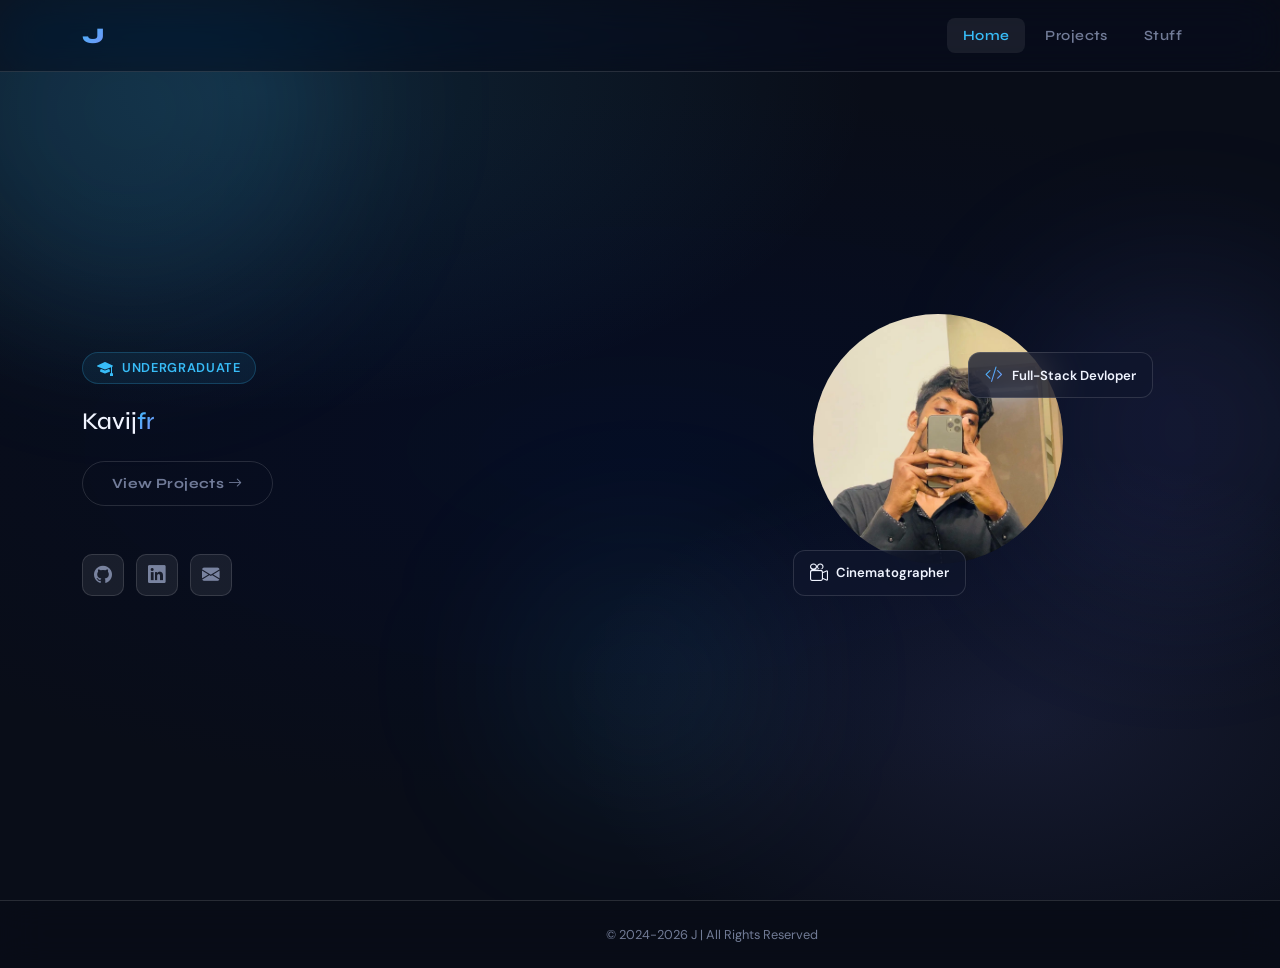
==== index.html @ 0937ac45 "Update index.html" ====
<!DOCTYPE html>
<html lang="en">
<head>
  <meta charset="UTF-8" />
  <meta name="viewport" content="width=device-width, initial-scale=1.0" />
  <link rel="icon" type="image/jpg" href="ic.png">
    <title>Kavija-Geethika</title>
  <link rel="stylesheet" href="https://cdn.jsdelivr.net/npm/bootstrap@5.3.2/dist/css/bootstrap.min.css" />
  <link rel="stylesheet" href="https://cdn.jsdelivr.net/npm/bootstrap-icons@1.11.3/font/bootstrap-icons.min.css" />
  <link rel="preconnect" href="https://fonts.googleapis.com" />
  <link href="https://fonts.googleapis.com/css2?family=Syne:wght@400;600;700;800&family=DM+Sans:wght@300;400;500&display=swap" rel="stylesheet" />
  <link rel="stylesheet" href="style.css" />
</head>
<body>

  <!-- NAV -->
  <nav class="navbar navbar-expand-lg glass-nav fixed-top">
    <div class="container">
      <a class="navbar-brand brand-logo" href="index.html">J</a>
      <button class="navbar-toggler glass-toggler" type="button" data-bs-toggle="collapse" data-bs-target="#navMenu">
        <i class="bi bi-grid-3x3-gap-fill text-white"></i>
      </button>
      <div class="collapse navbar-collapse" id="navMenu">
        <ul class="navbar-nav ms-auto gap-1">
          <li class="nav-item"><a class="nav-link active" href="index.html">Home</a></li>
          <li class="nav-item"><a class="nav-link" href="projects.html">Projects</a></li>
          <li class="nav-item"><a class="nav-link" href="Stuff.html">Stuff</a></li>
        </ul>
      </div>
    </div>
  </nav>

  <!-- HERO -->
  <section class="hero-section d-flex align-items-center">
    <div class="floating-orb orb1"></div>
    <div class="floating-orb orb2"></div>
    <div class="floating-orb orb3"></div>
    <div class="container position-relative z-2">
      <div class="row align-items-center min-vh-100 pt-5">
        <div class="col-lg-7 hero-text">
          <div class="badge-pill mb-4 animate-fade-up">
             <svg xmlns="http://www.w3.org/2000/svg" width="16" height="16" fill="currentColor" class="bi bi-mortarboard-fill" viewBox="0 0 16 16">
  <path d="M8.211 2.047a.5.5 0 0 0-.422 0l-7.5 3.5a.5.5 0 0 0 .025.917l7.5 3a.5.5 0 0 0 .372 0L14 7.14V13a1 1 0 0 0-1 1v2h3v-2a1 1 0 0 0-1-1V6.739l.686-.275a.5.5 0 0 0 .025-.917z"/>
  <path d="M4.176 9.032a.5.5 0 0 0-.656.327l-.5 1.7a.5.5 0 0 0 .294.605l4.5 1.8a.5.5 0 0 0 .372 0l4.5-1.8a.5.5 0 0 0 .294-.605l-.5-1.7a.5.5 0 0 0-.656-.327L8 10.466z"/>
</svg>Undergraduate
          </div>
          <h4>
            Kavij<span class="text-accent">fr</span>
          </h4>
          
          
          <div class="d-flex flex-wrap gap-3 mt-4 animate-fade-up delay-4">
            <a href="projects.html" class="btn-glass-outline">View Projects<i class="bi bi-arrow-right ms-1"></i></a>
          </div>
          <div class="hero-socials mt-5 animate-fade-up delay-5">
            <a href="https://github.com/kaviigfr" target="_blank" class="social-icon"><i class="bi bi-github"></i></a>
            <a href="https://www.linkedin.com/in/kavijageethika" target="_blank" class="social-icon"><i class="bi bi-linkedin"></i></a>
            <a href="mailto:kavijageethika2006@gmail.com" class="social-icon"><i class="bi bi-envelope-fill"></i></a>
          </div>
        </div>
        <div class="col-lg-5 d-flex justify-content-center mt-5 mt-lg-0 animate-fade-left">
          <div class="avatar-wrapper">
          
            <div class="avatar-img">
              <img src="prof.JPG" alt="Alex Morgan" />
            </div>
            <div class="floating-card card-top">
              <i class="bi bi-code-slash text-accent"></i>
              <span>Full-Stack Devloper</span>
            </div>
            <div class="floating-card card-bottom">
              <i class="bi bi-camera-reels"></i>
              <span>Cinematographer</span>
            </div>
              
          </div>
        </div>
      </div>
    </div>
  </section>


  <!-- FOOTER -->
  <footer class="glass-footer">
    <div class="container">
      <div class="row align-items-center py-4">
        <div class="col-md-4 text-center text-md-start mb-3 mb-md-0">
        
        </div>
        
        <div class="col-md-4 text-center text-md-end">
          <p class="footer-copy mb-0">&copy; 2024-2026 J | All Rights Reserved</p>
        </div>
      </div>
    </div>
  </footer>

  <script src="https://cdn.jsdelivr.net/npm/bootstrap@5.3.2/dist/js/bootstrap.bundle.min.js"></script>
  <script src="main.js"></script>
</body>
</html>
---- style.css ----
/* =============================================
   ALEX MORGAN PORTFOLIO — macOS Glassmorphism
   ============================================= */

:root {
  --accent:       #38bdf8;
  --accent-2:     #818cf8;
  --accent-glow:  rgba(56, 189, 248, 0.25);
  --glass-bg:     rgba(255, 255, 255, 0.07);
  --glass-border: rgba(255, 255, 255, 0.13);
  --glass-hover:  rgba(255, 255, 255, 0.12);
  --bg-base:      #090d18;
  --text-main:    #f0f4ff;
  --text-muted:   rgba(200, 215, 255, 0.55);
  --font-display: 'Syne', sans-serif;
  --font-body:    'DM Sans', sans-serif;
  --radius:       18px;
  --radius-sm:    10px;
  --nav-h:        72px;
}

/* ── Reset & Base ── */
*, *::before, *::after { box-sizing: border-box; margin: 0; padding: 0; }

html { scroll-behavior: smooth; }

body {
  font-family: var(--font-body);
  background: var(--bg-base);
  color: var(--text-main);
  min-height: 100vh;
  overflow-x: hidden;
}

/* Animated gradient background */
body::before {
  content: '';
  position: fixed;
  inset: 0;
  background:
    radial-gradient(ellipse 80% 60% at 20% 10%, rgba(56,189,248,.13) 0%, transparent 60%),
    radial-gradient(ellipse 60% 50% at 80% 80%, rgba(129,140,248,.11) 0%, transparent 60%),
    radial-gradient(ellipse 70% 40% at 50% 50%, rgba(6,14,38,0.9) 0%, var(--bg-base) 100%);
  pointer-events: none;
  z-index: 0;
}

/* ── Typography ── */
h1,h2,h3,h4,h5,h6 { font-family: var(--font-display); }

a { text-decoration: none; color: inherit; }

/* ── Floating Orbs ── */
.floating-orb {
  position: absolute;
  border-radius: 50%;
  filter: blur(80px);
  pointer-events: none;
  animation: orbFloat 8s ease-in-out infinite;
}
.orb1 { width: 420px; height: 420px; background: rgba(56,189,248,.12); top: -100px; left: -80px; animation-delay: 0s; }
.orb2 { width: 320px; height: 320px; background: rgba(129,140,248,.10); top: 30%; right: -60px; animation-delay: -3s; }
.orb3 { width: 260px; height: 260px; background: rgba(56,189,248,.08); bottom: 10%; left: 40%; animation-delay: -5s; }

@keyframes orbFloat {
  0%,100% { transform: translateY(0) scale(1); }
  50% { transform: translateY(-30px) scale(1.05); }
}

/* ── NAV ── */
.glass-nav {
  height: var(--nav-h);
  background: rgba(9,13,24,0.6);
  backdrop-filter: blur(24px) saturate(180%);
  -webkit-backdrop-filter: blur(24px) saturate(180%);
  border-bottom: 1px solid var(--glass-border);
  transition: background .3s;
}

.brand-logo {
  font-family: var(--font-display);
  font-weight: 800;
  font-size: 1.4rem;
  background: linear-gradient(135deg, var(--accent), var(--accent-2));
  -webkit-background-clip: text;
  -webkit-text-fill-color: transparent;
  background-clip: text;
  letter-spacing: -0.02em;
}

.nav-link {
  font-family: var(--font-display);
  font-size: .88rem;
  font-weight: 600;
  letter-spacing: .03em;
  color: var(--text-muted) !important;
  padding: .45rem 1rem !important;
  border-radius: 8px;
  transition: all .2s;
}
.nav-link:hover, .nav-link.active {
  color: var(--text-main) !important;
  background: var(--glass-bg);
}
.nav-link.active { color: var(--accent) !important; }

.glass-toggler {
  border: 1px solid var(--glass-border);
  background: var(--glass-bg);
  border-radius: 8px;
  padding: .4rem .55rem;
}

/* ── Hero Section ── */
.hero-section {
  min-height: 100vh;
  position: relative;
  overflow: hidden;
}

.display-hero {
  font-family: var(--font-display);
  font-size: clamp(3.5rem, 9vw, 7rem);
  font-weight: 800;
  line-height: .95;
  letter-spacing: -.04em;
  color: var(--text-main);
}

.text-accent {
  background: linear-gradient(135deg, var(--accent), var(--accent-2));
  -webkit-background-clip: text;
  -webkit-text-fill-color: transparent;
  background-clip: text;
}

.hero-role {
  font-size: 1.15rem;
  font-weight: 400;
  color: var(--text-muted);
  margin: 1.2rem 0 .8rem;
  letter-spacing: .01em;
}

.hero-desc {
  font-size: 1rem;
  color: rgba(200,215,255,.5);
  max-width: 480px;
  line-height: 1.7;
}

/* Availability badge */
.badge-pill {
  display: inline-flex;
  align-items: center;
  gap: .55rem;
  background: rgba(56,189,248,.08);
  border: 1px solid rgba(56,189,248,.22);
  border-radius: 50px;
  padding: .35rem .9rem;
  font-size: .8rem;
  font-weight: 600;
  color: var(--accent);
  letter-spacing: .05em;
  text-transform: uppercase;
}

.dot-pulse {
  width: 8px; height: 8px;
  background: #22c55e;
  border-radius: 50%;
  display: inline-block;
  box-shadow: 0 0 0 0 rgba(34,197,94,.4);
  animation: pulse 1.8s infinite;
}
@keyframes pulse {
  0% { box-shadow: 0 0 0 0 rgba(34,197,94,.5); }
  70% { box-shadow: 0 0 0 8px rgba(34,197,94,0); }
  100% { box-shadow: 0 0 0 0 rgba(34,197,94,0); }
}

/* Social icons */
.hero-socials { display: flex; gap: .75rem; }
.social-icon {
  width: 42px; height: 42px;
  display: flex; align-items: center; justify-content: center;
  background: var(--glass-bg);
  border: 1px solid var(--glass-border);
  border-radius: 10px;
  color: var(--text-muted);
  font-size: 1.1rem;
  transition: all .25s;
  backdrop-filter: blur(12px);
}
.social-icon:hover {
  background: rgba(56,189,248,.12);
  border-color: rgba(56,189,248,.35);
  color: var(--accent);
  transform: translateY(-3px);
}

/* Avatar */
.avatar-wrapper {
  position: relative;
  width: 320px;
  height: 320px;
}
.avatar-ring {
  position: absolute;
  inset: -12px;
  border-radius: 50%;
  background: conic-gradient(from 0deg, var(--accent), var(--accent-2), var(--accent));
  opacity: .35;
  animation: spinRing 8s linear infinite;
}
@keyframes spinRing { to { transform: rotate(360deg); } }

.avatar-img {
  width: 250px;
  height: 250px;
  border-radius: 50%;
  overflow: hidden; /* 🔥 key part */
  display: flex;
  justify-content: center;
  align-items: center;
}

.avatar-img img {
  width: 100%;
  height: 100%;
  object-fit: cover; /* 🔥 makes it fill nicely */
}

.floating-card {
  position: absolute;
  display: flex;
  align-items: center;
  gap: .55rem;
  background: rgba(15,22,45,0.75);
  backdrop-filter: blur(20px);
  border: 1px solid var(--glass-border);
  border-radius: 12px;
  padding: .55rem 1rem;
  font-size: .82rem;
  font-weight: 600;
  color: var(--text-main);
  z-index: 2;
  animation: floatCard 4s ease-in-out infinite;
  white-space: nowrap;
}
.card-top { top: 12%; right: -20px; animation-delay: 0s; }
.card-bottom { bottom: 12%; left: -20px; animation-delay: -2s; }

.floating-card i { font-size: 1.1rem; }

@keyframes floatCard {
  0%,100% { transform: translateY(0); }
  50% { transform: translateY(-8px); }
}

/* ── Glass Card ── */
.glass-card {
  background: var(--glass-bg);
  border: 1px solid var(--glass-border);
  border-radius: var(--radius);
  backdrop-filter: blur(20px) saturate(150%);
  -webkit-backdrop-filter: blur(20px) saturate(150%);
  padding: 1.8rem;
  transition: all .3s ease;
  position: relative;
  overflow: hidden;
}
.glass-card::before {
  content: '';
  position: absolute;
  inset: 0;
  background: linear-gradient(135deg, rgba(255,255,255,.04) 0%, transparent 60%);
  pointer-events: none;
}
.glass-card:hover {
  background: var(--glass-hover);
  border-color: rgba(56,189,248,.25);
  transform: translateY(-4px);
  box-shadow: 0 24px 60px rgba(0,0,0,.3), 0 0 0 1px rgba(56,189,248,.1), 0 0 40px rgba(56,189,248,.06);
}

/* ── Skill Cards ── */
.skill-icon {
  width: 52px; height: 52px;
  background: rgba(56,189,248,.1);
  border: 1px solid rgba(56,189,248,.2);
  border-radius: 14px;
  display: flex; align-items: center; justify-content: center;
  font-size: 1.4rem;
  color: var(--accent);
  margin-bottom: 1rem;
}
.skill-card h5 {
  font-size: 1.05rem;
  font-weight: 700;
  margin-bottom: .5rem;
}
.skill-card p {
  font-size: .88rem;
  color: var(--text-muted);
  line-height: 1.6;
  margin-bottom: 1rem;
}
.skill-tags { display: flex; flex-wrap: wrap; gap: .4rem; }
.skill-tags span {
  background: rgba(56,189,248,.08);
  border: 1px solid rgba(56,189,248,.18);
  border-radius: 6px;
  padding: .2rem .65rem;
  font-size: .72rem;
  font-weight: 600;
  color: var(--accent);
  letter-spacing: .03em;
}

/* ── Stats ── */
.stats-section { border-top: 1px solid var(--glass-border); border-bottom: 1px solid var(--glass-border); }
.stat-item { padding: 1rem; }
.stat-num {
  font-family: var(--font-display);
  font-size: clamp(2.5rem, 5vw, 3.5rem);
  font-weight: 800;
  background: linear-gradient(135deg, var(--accent), var(--accent-2));
  -webkit-background-clip: text;
  -webkit-text-fill-color: transparent;
  background-clip: text;
  line-height: 1;
}
.stat-num::after { content: '+'; font-size: 60%; }
.stat-label {
  font-size: .82rem;
  color: var(--text-muted);
  font-weight: 500;
  margin-top: .35rem;
  letter-spacing: .04em;
  text-transform: uppercase;
}

/* ── Project Cards ── */

 /* PROJECTS */
  .projects-grid {
    display: grid;
    grid-template-columns: repeat(auto-fit, minmax(260px, 1fr));
    gap: 1.5rem;
  }

  .project-card {
    background: var(--bg2);
    border: 1px solid var(--border);
    padding: 1.75rem;
    position: relative;
    overflow: hidden;
    transition: all 0.3s;
    cursor: pointer;
  }

  .project-card::before {
    content: '';
    position: absolute;
    top: 0; left: 0; right: 0;
    height: 2px;
    background: linear-gradient(90deg, var(--accent), var(--accent2));
    opacity: 0;
    transition: opacity 0.3s;
  }

  .project-card:hover {
    border-color: rgba(0,245,196,0.4);
    transform: translateY(-4px);
    background: var(--bg3);
  }

  .project-card:hover::before { opacity: 1; }

  .project-num {
    font-size: 0.6rem;
    letter-spacing: 0.2em;
    color: var(--accent);
    opacity: 0.5;
    margin-bottom: 1rem;
  }

  .project-title {
    font-family: var(--font-display);
    font-size: 1.1rem;
    font-weight: 700;
    margin-bottom: 0.75rem;
    color: var(--text);
  }

  .project-desc {
    font-size: 0.75rem;
    color: var(--muted);
    line-height: 1.7;
    margin-bottom: 1.25rem;
  }

  .project-tags {
    display: flex;
    flex-wrap: wrap;
    gap: 0.4rem;
  }

  .project-tag {
    font-size: 0.6rem;
    letter-spacing: 0.1em;
    padding: 0.2rem 0.6rem;
    background: rgba(0,245,196,0.08);
    border: 1px solid rgba(0,245,196,0.2);
    color: var(--accent);
    text-transform: uppercase;
  }

  .project-arrow {
    position: absolute;
    bottom: 1.5rem;
    right: 1.5rem;
    font-size: 1rem;
    color: var(--accent);
    opacity: 0;
    transform: translate(-4px, 4px);
    transition: all 0.3s;
  }

  .project-card:hover .project-arrow {
    opacity: 1;
    transform: translate(0, 0);
  }

.project-card { display: flex; flex-direction: column; }
.project-thumb {
  height: 120px;
  border-radius: calc(var(--radius) - 6px);
  display: flex; align-items: center; justify-content: center;
  font-size: 2.5rem;
  margin-bottom: 1.2rem;
  flex-shrink: 0;
}

.project-body { display: flex; flex-direction: column; flex: 1; }
.project-body h5 { font-size: 1rem; font-weight: 700; margin-bottom: .4rem; }
.project-body p { font-size: .85rem; color: var(--text-muted); line-height: 1.6; flex: 1; }
.project-tags { display: flex; flex-wrap: wrap; gap: .35rem; }
.project-tags span {
  background: rgba(255,255,255,.05);
  border: 1px solid var(--glass-border);
  border-radius: 5px;
  padding: .15rem .55rem;
  font-size: .7rem;
  font-weight: 600;
  color: var(--text-muted);
  letter-spacing: .03em;
}

.project-actions {
  display: flex;
  gap: .65rem;
  margin-top: 1rem;
  flex-wrap: wrap;
}

/* ── Buttons ── */
.btn-glass-primary {
  display: inline-flex; align-items: center;
  background: linear-gradient(135deg, rgba(56,189,248,.25), rgba(129,140,248,.2));
  border: 1px solid rgba(56,189,248,.4);
  color: var(--text-main);
  border-radius: 50px;
  padding: .7rem 1.8rem;
  font-family: var(--font-display);
  font-size: .88rem;
  font-weight: 700;
  letter-spacing: .03em;
  cursor: pointer;
  transition: all .25s;
  backdrop-filter: blur(12px);
  text-decoration: none;
}
.btn-glass-primary:hover {
  background: linear-gradient(135deg, rgba(56,189,248,.38), rgba(129,140,248,.32));
  box-shadow: 0 0 30px rgba(56,189,248,.25);
  color: #fff;
  transform: translateY(-2px);
}

.btn-glass-outline {
  display: inline-flex; align-items: center;
  background: transparent;
  border: 1px solid var(--glass-border);
  color: var(--text-muted);
  border-radius: 50px;
  padding: .7rem 1.8rem;
  font-family: var(--font-display);
  font-size: .88rem;
  font-weight: 700;
  letter-spacing: .03em;
  cursor: pointer;
  transition: all .25s;
  text-decoration: none;
}
.btn-glass-outline:hover {
  border-color: rgba(56,189,248,.4);
  color: var(--accent);
  background: rgba(56,189,248,.05);
}

.btn-ghost {
  display: inline-flex; align-items: center;
  background: rgba(255,255,255,.05);
  border: 1px solid var(--glass-border);
  border-radius: 8px;
  padding: .4rem .9rem;
  font-size: .8rem;
  font-weight: 600;
  color: var(--text-muted);
  transition: all .2s;
  cursor: pointer;
  text-decoration: none;
}
.btn-ghost:hover {
  background: rgba(56,189,248,.1);
  border-color: rgba(56,189,248,.3);
  color: var(--accent);
}

.btn-glass-xs {
  display: inline-flex; align-items: center;
  background: rgba(56,189,248,.1);
  border: 1px solid rgba(56,189,248,.25);
  border-radius: 8px;
  padding: .4rem .9rem;
  font-size: .8rem;
  font-weight: 600;
  color: var(--accent);
  transition: all .2s;
  text-decoration: none;
}
.btn-glass-xs:hover { background: rgba(56,189,248,.2); }

/* ── Section helpers ── */
.section-pad { padding: 80px 0; position: relative; }
.section-label {
  display: inline-block;
  font-size: .72rem;
  font-weight: 700;
  letter-spacing: .14em;
  text-transform: uppercase;
  color: var(--accent);
  margin-bottom: .6rem;
}
.section-title {
  font-family: var(--font-display);
  font-size: clamp(1.8rem, 4vw, 2.8rem);
  font-weight: 800;
  letter-spacing: -.03em;
  line-height: 1.1;
  color: var(--text-main);
}

/* ── Page Hero ── */
.page-hero {
  min-height: 38vh;
  display: flex;
  align-items: center;
  justify-content: center;
  padding-top: calc(var(--nav-h) + 3rem);
  padding-bottom: 3rem;
  position: relative;
  overflow: hidden;
}
.display-hero-sm {
  font-family: var(--font-display);
  font-size: clamp(2.8rem, 7vw, 5.5rem);
  font-weight: 800;
  letter-spacing: -.04em;
  background: linear-gradient(135deg, var(--text-main), rgba(200,215,255,.6));
  -webkit-background-clip: text;
  -webkit-text-fill-color: transparent;
  background-clip: text;
}
.page-hero-sub {
  max-width: 520px;
  margin: .8rem auto 0;
  color: var(--text-muted);
  font-size: .98rem;
  line-height: 1.7;
}

/* ── Filter Bar ── */
.filter-bar { background: transparent; }
.filter-btn {
  background: var(--glass-bg);
  border: 1px solid var(--glass-border);
  border-radius: 50px;
  padding: .45rem 1.2rem;
  font-family: var(--font-display);
  font-size: .8rem;
  font-weight: 700;
  letter-spacing: .04em;
  color: var(--text-muted);
  cursor: pointer;
  transition: all .2s;
}
.filter-btn:hover {
  border-color: rgba(56,189,248,.3);
  color: var(--accent);
}
.filter-btn.active {
  background: rgba(56,189,248,.15);
  border-color: rgba(56,189,248,.4);
  color: var(--accent);
}

.project-item { transition: opacity .35s, transform .35s; }
.project-item.hidden { opacity: 0; pointer-events: none; transform: scale(.95); display: none !important; }

/* ── CTA Card ── */
.cta-card {
  text-align: center;
  padding: 3.5rem 2rem;
  background: linear-gradient(135deg, rgba(56,189,248,.06), rgba(129,140,248,.06));
}
.cta-card h3 {
  font-size: 1.8rem;
  font-weight: 800;
  margin-bottom: .5rem;
}
.cta-card p {
  color: var(--text-muted);
  margin-bottom: 1.5rem;
}

/* ── Contact ── */
.contact-info-card {
  display: flex;
  align-items: center;
  gap: 1rem;
  padding: 1.2rem 1.5rem;
}
.contact-icon-wrap {
  width: 44px; height: 44px;
  flex-shrink: 0;
  background: rgba(56,189,248,.1);
  border: 1px solid rgba(56,189,248,.2);
  border-radius: 12px;
  display: flex; align-items: center; justify-content: center;
  font-size: 1.1rem;
  color: var(--accent);
}
.contact-info-label { font-size: .72rem; text-transform: uppercase; letter-spacing: .08em; color: var(--text-muted); font-weight: 600; }
.contact-info-val { font-size: .92rem; font-weight: 500; color: var(--text-main); }
a.contact-info-val:hover { color: var(--accent); }

.social-icon-lg {
  display: flex;
  align-items: center;
  gap: .45rem;
  background: var(--glass-bg);
  border: 1px solid var(--glass-border);
  border-radius: 10px;
  padding: .5rem 1rem;
  font-size: .82rem;
  font-weight: 600;
  color: var(--text-muted);
  transition: all .2s;
}
.social-icon-lg:hover {
  background: rgba(56,189,248,.1);
  border-color: rgba(56,189,248,.3);
  color: var(--accent);
  transform: translateY(-2px);
}

.contact-form-card { padding: 2.2rem; }
.form-label-custom {
  display: block;
  font-size: .78rem;
  font-weight: 700;
  letter-spacing: .06em;
  text-transform: uppercase;
  color: var(--text-muted);
  margin-bottom: .45rem;
}
.input-glass {
  width: 100%;
  background: rgba(255,255,255,.05);
  border: 1px solid var(--glass-border);
  border-radius: var(--radius-sm);
  color: var(--text-main);
  font-family: var(--font-body);
  font-size: .92rem;
  padding: .7rem 1rem;
  outline: none;
  transition: border .2s, box-shadow .2s;
  resize: none;
}
.input-glass::placeholder { color: rgba(200,215,255,.25); }
.input-glass:focus {
  border-color: rgba(56,189,248,.45);
  box-shadow: 0 0 0 3px rgba(56,189,248,.1);
  background: rgba(255,255,255,.07);
}

.field-error { font-size: .75rem; color: #f87171; margin-top: .3rem; display: block; min-height: 1rem; }

.char-count { text-align: right; font-size: .72rem; color: var(--text-muted); margin-top: .3rem; }

.subj-btn {
  background: var(--glass-bg);
  border: 1px solid var(--glass-border);
  border-radius: 50px;
  padding: .3rem .85rem;
  font-size: .78rem;
  font-weight: 600;
  color: var(--text-muted);
  cursor: pointer;
  transition: all .2s;
}
.subj-btn.active { background: rgba(56,189,248,.12); border-color: rgba(56,189,248,.35); color: var(--accent); }
.subj-btn:hover { color: var(--accent); }

.success-alert {
  background: rgba(34,197,94,.1);
  border: 1px solid rgba(34,197,94,.3);
  border-radius: var(--radius-sm);
  padding: 1rem 1.2rem;
  color: #4ade80;
  font-weight: 600;
  font-size: .9rem;
  margin-bottom: 1.2rem;
}

.text-muted-light { color: var(--text-muted); font-size: .9rem; }

/* Availability */
.availability-card { padding: 1.6rem; }
.avail-dot-wrap { display: flex; align-items: center; justify-content: center; gap: .75rem; }
.avail-dot {
  width: 10px; height: 10px;
  background: #22c55e;
  border-radius: 50%;
  display: inline-block;
  animation: pulse 1.8s infinite;
}
.avail-text { font-weight: 700; font-size: 1rem; }

/* ── Footer ── */
.glass-footer {
  border-top: 1px solid var(--glass-border);
  background: rgba(9,13,24,.7);
  backdrop-filter: blur(20px);
}
.footer-links { display: flex; justify-content: center; gap: 1.5rem; }
.footer-links a { font-size: .85rem; color: var(--text-muted); font-weight: 500; transition: color .2s; }
.footer-links a:hover { color: var(--accent); }
.footer-copy { font-size: .8rem; color: var(--text-muted); }

/* ── Animations ── */
.animate-fade-up {
  opacity: 0;
  transform: translateY(30px);
  animation: fadeUp .7s ease forwards;
}
.animate-fade-left {
  opacity: 0;
  transform: translateX(30px);
  animation: fadeLeft .8s ease .4s forwards;
}
.delay-1 { animation-delay: .1s; }
.delay-2 { animation-delay: .25s; }
.delay-3 { animation-delay: .4s; }
.delay-4 { animation-delay: .55s; }
.delay-5 { animation-delay: .7s; }

@keyframes fadeUp {
  to { opacity: 1; transform: translateY(0); }
}
@keyframes fadeLeft {
  to { opacity: 1; transform: translateX(0); }
}

/* Scroll reveal */
.reveal {
  opacity: 0;
  transform: translateY(28px);
  transition: opacity .65s ease, transform .65s ease;
}
.reveal.visible {
  opacity: 1;
  transform: translateY(0);
}

/* ── Responsive ── */
@media (max-width: 991px) {
  .navbar-collapse {
    background: rgba(9,13,24,.92);
    backdrop-filter: blur(24px);
    border: 1px solid var(--glass-border);
    border-radius: var(--radius);
    padding: 1rem;
    margin-top: .5rem;
  }
  .avatar-wrapper { width: 240px; height: 240px; }
  .card-top { right: -10px; }
  .card-bottom { left: -10px; }
}

@media (max-width: 767px) {
  .section-pad { padding: 56px 0; }
  .hero-section { padding-top: calc(var(--nav-h) + 1rem); }
  .hero-text { text-align: center; }
  .hero-desc { margin: 0 auto; }
  .hero-socials { justify-content: center; }
  .d-flex.flex-wrap.gap-3.mt-4 { justify-content: center; }
  .avatar-wrapper { width: 200px; height: 200px; }
  .floating-card { display: none; }
  .stat-num { font-size: 2.2rem; }
  .section-header.d-flex { flex-direction: column; gap: .5rem !important; }
  .contact-form-card { padding: 1.4rem; }
}

@media (max-width: 480px) {
  .display-hero { font-size: 3rem; }
  .btn-glass-primary, .btn-glass-outline { padding: .6rem 1.3rem; font-size: .82rem; }
  .glass-card { padding: 1.3rem; }
}
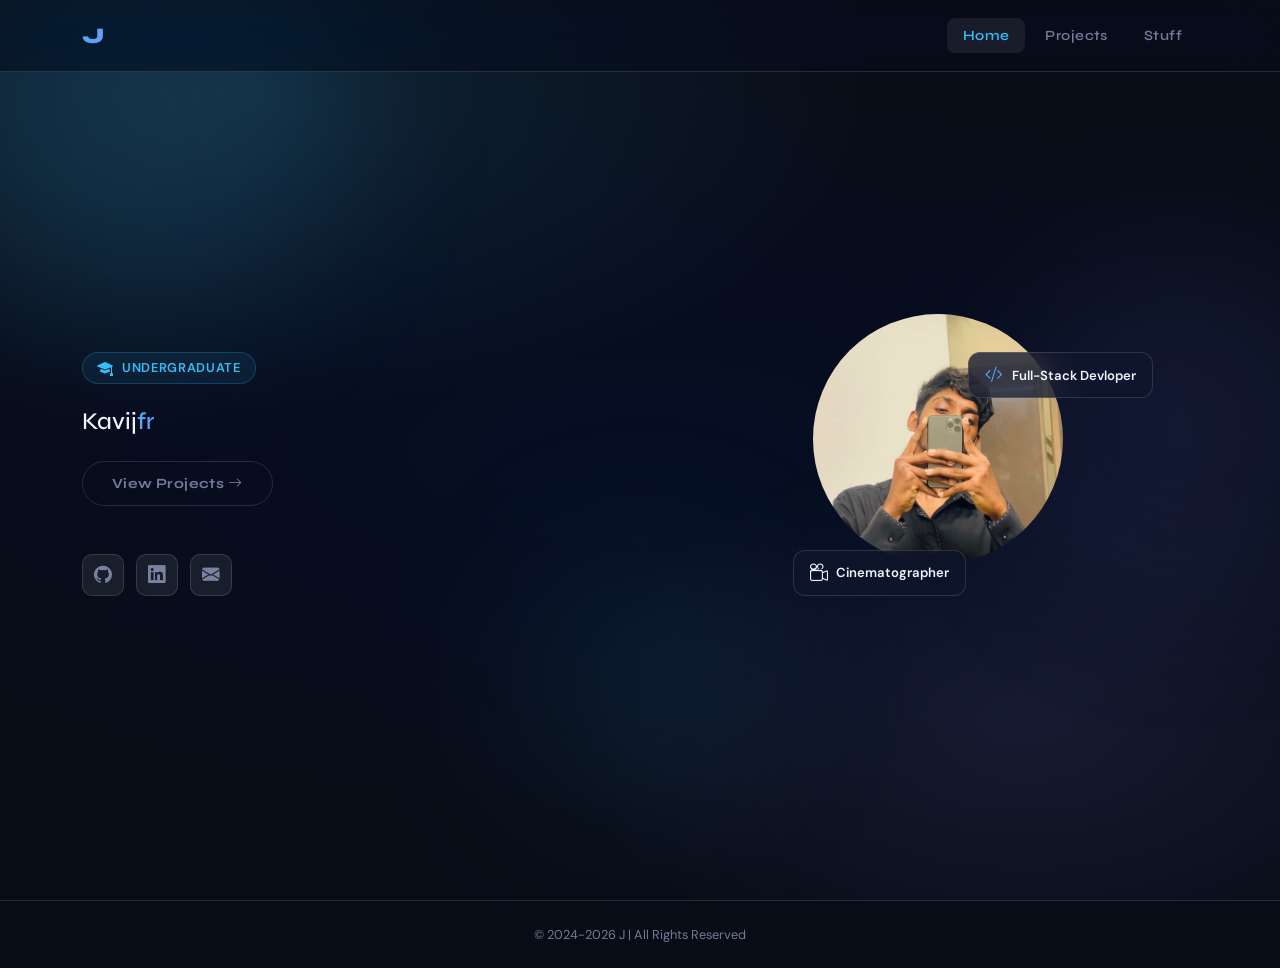
==== commit 215cf151: "Update index.html" ====
--- a/index.html
+++ b/index.html
@@ -10,6 +10,16 @@
   <link rel="preconnect" href="https://fonts.googleapis.com" />
   <link href="https://fonts.googleapis.com/css2?family=Syne:wght@400;600;700;800&family=DM+Sans:wght@300;400;500&display=swap" rel="stylesheet" />
   <link rel="stylesheet" href="style.css" />
+
+    <!-- Google tag (gtag.js) -->
+  <script async src="https://www.googletagmanager.com/gtag/js?id=G-HMP08WW3QD"></script>
+  <script>
+    window.dataLayer = window.dataLayer || [];
+    function gtag(){dataLayer.push(arguments);}
+    gtag('js', new Date());
+    gtag('config', 'G-HMP08WW3QD');
+  </script>
+  
 </head>
 <body>
 
--- a/style.css
+++ b/style.css
@@ -574,15 +574,27 @@
   position: relative;
   overflow: hidden;
 }
-.display-hero-sm {
-  font-family: var(--font-display);
-  font-size: clamp(2.8rem, 7vw, 5.5rem);
-  font-weight: 800;
-  letter-spacing: -.04em;
-  background: linear-gradient(135deg, var(--text-main), rgba(200,215,255,.6));
-  -webkit-background-clip: text;
-  -webkit-text-fill-color: transparent;
-  background-clip: text;
+.gif-container {
+  text-align: center;
+  margin-top: 5.5rem;
+  position: relative;
+  z-index: 10;
+}
+
+.gif-circle {
+  width: 230px;
+  height: 230px;
+  border-radius: 50%;
+  overflow: hidden;
+  margin: 0 auto;
+  border: 2px solid rgba(255,255,255,.1);
+}
+
+.gif-circle img {
+  width: 100%;
+  height: 100%;
+  object-fit: cover;
+  display: block;
 }
 .page-hero-sub {
   max-width: 520px;
@@ -759,7 +771,7 @@
 .footer-links { display: flex; justify-content: center; gap: 1.5rem; }
 .footer-links a { font-size: .85rem; color: var(--text-muted); font-weight: 500; transition: color .2s; }
 .footer-links a:hover { color: var(--accent); }
-.footer-copy { font-size: .8rem; color: var(--text-muted); }
+.footer-copy { font-size: .8rem; color: var(--text-muted); text-align: center; }
 
 /* ── Animations ── */
 .animate-fade-up {
@@ -829,4 +841,4 @@
   .display-hero { font-size: 3rem; }
   .btn-glass-primary, .btn-glass-outline { padding: .6rem 1.3rem; font-size: .82rem; }
   .glass-card { padding: 1.3rem; }
-}+}
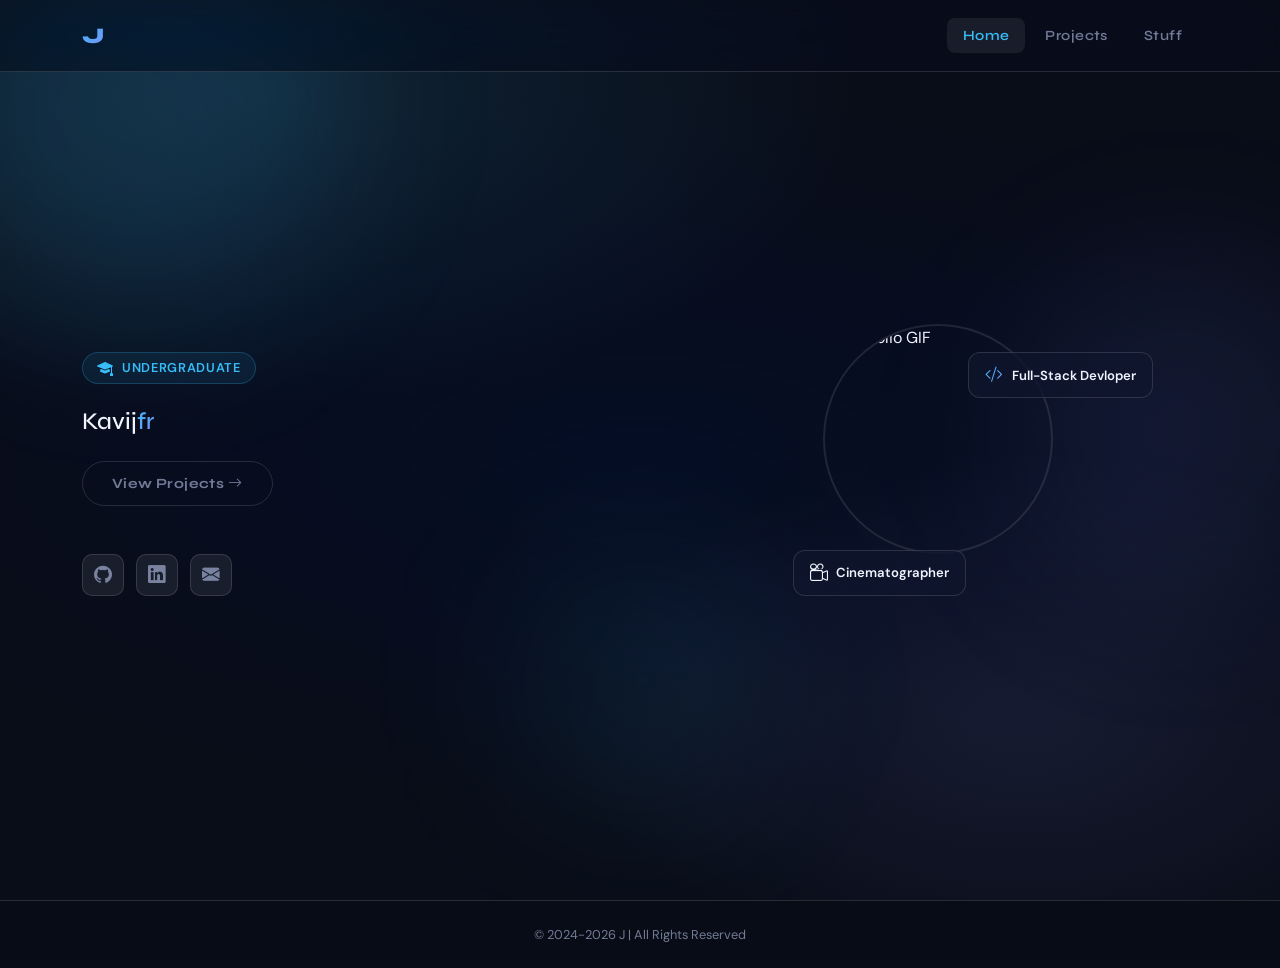
==== commit 75c89ab3: "Update index.html" ====
--- a/index.html
+++ b/index.html
@@ -5,6 +5,17 @@
   <meta name="viewport" content="width=device-width, initial-scale=1.0" />
   <link rel="icon" type="image/jpg" href="ic.png">
     <title>Kavija-Geethika</title>
+    <!-- SEO Meta Tags -->
+  <meta name="description" content="Kavija Geethika — Computer Science student and full-stack tech enthusiast. Building cool stuff with modern web technologies." />
+  <meta name="keywords" content="Kavija, Kavija Geethika, Computer Science, Full Stack, Tech Enthusiast" />
+  <meta name="author" content="Kavija Geethika" />
+  
+  <!-- Open Graph -->
+  <meta property="og:title" content="Kavija Geethika" />
+  <meta property="og:description" content="Computer Science student and full-stack tech enthusiast." />
+  <meta property="og:url" content="https://kavija.me" />
+  <meta property="og:type" content="website" />
+  
   <link rel="stylesheet" href="https://cdn.jsdelivr.net/npm/bootstrap@5.3.2/dist/css/bootstrap.min.css" />
   <link rel="stylesheet" href="https://cdn.jsdelivr.net/npm/bootstrap-icons@1.11.3/font/bootstrap-icons.min.css" />
   <link rel="preconnect" href="https://fonts.googleapis.com" />
@@ -72,7 +83,9 @@
           <div class="avatar-wrapper">
           
             <div class="avatar-img">
-              <img src="prof.JPG" alt="Alex Morgan" />
+              <div class="gif-circle">
+                <img src="dp.gif" alt="Portfolio GIF">
+              </div>
             </div>
             <div class="floating-card card-top">
               <i class="bi bi-code-slash text-accent"></i>
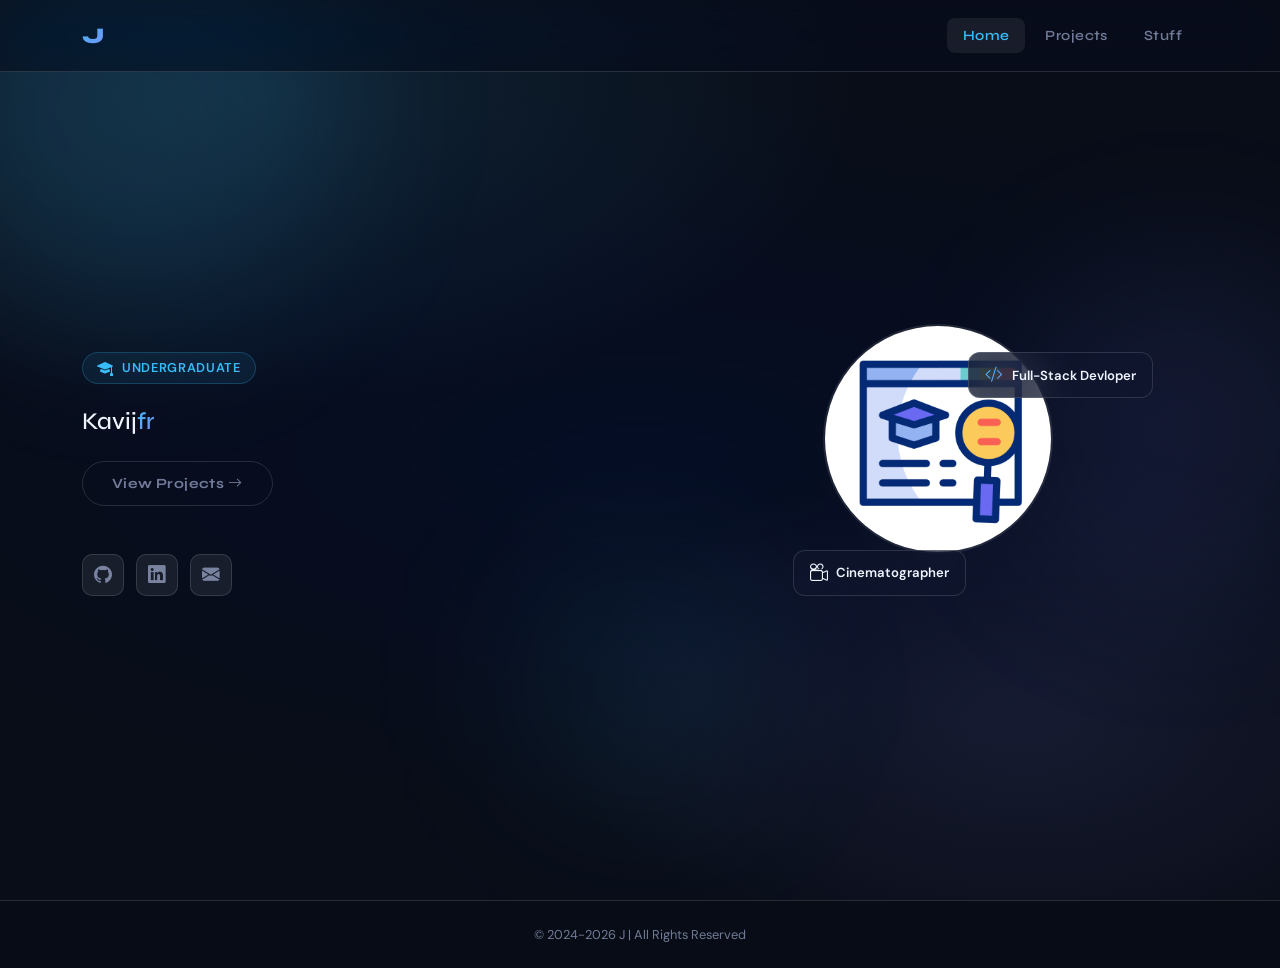
==== commit eedc2b28: "Update index.html" ====
--- a/index.html
+++ b/index.html
@@ -3,7 +3,7 @@
 <head>
   <meta charset="UTF-8" />
   <meta name="viewport" content="width=device-width, initial-scale=1.0" />
-  <link rel="icon" type="image/jpg" href="ic.png">
+  <link rel="icon" type="image/gif" href="icon.gif">
     <title>Kavija-Geethika</title>
     <!-- SEO Meta Tags -->
   <meta name="description" content="Kavija Geethika — Computer Science student and full-stack tech enthusiast. Building cool stuff with modern web technologies." />
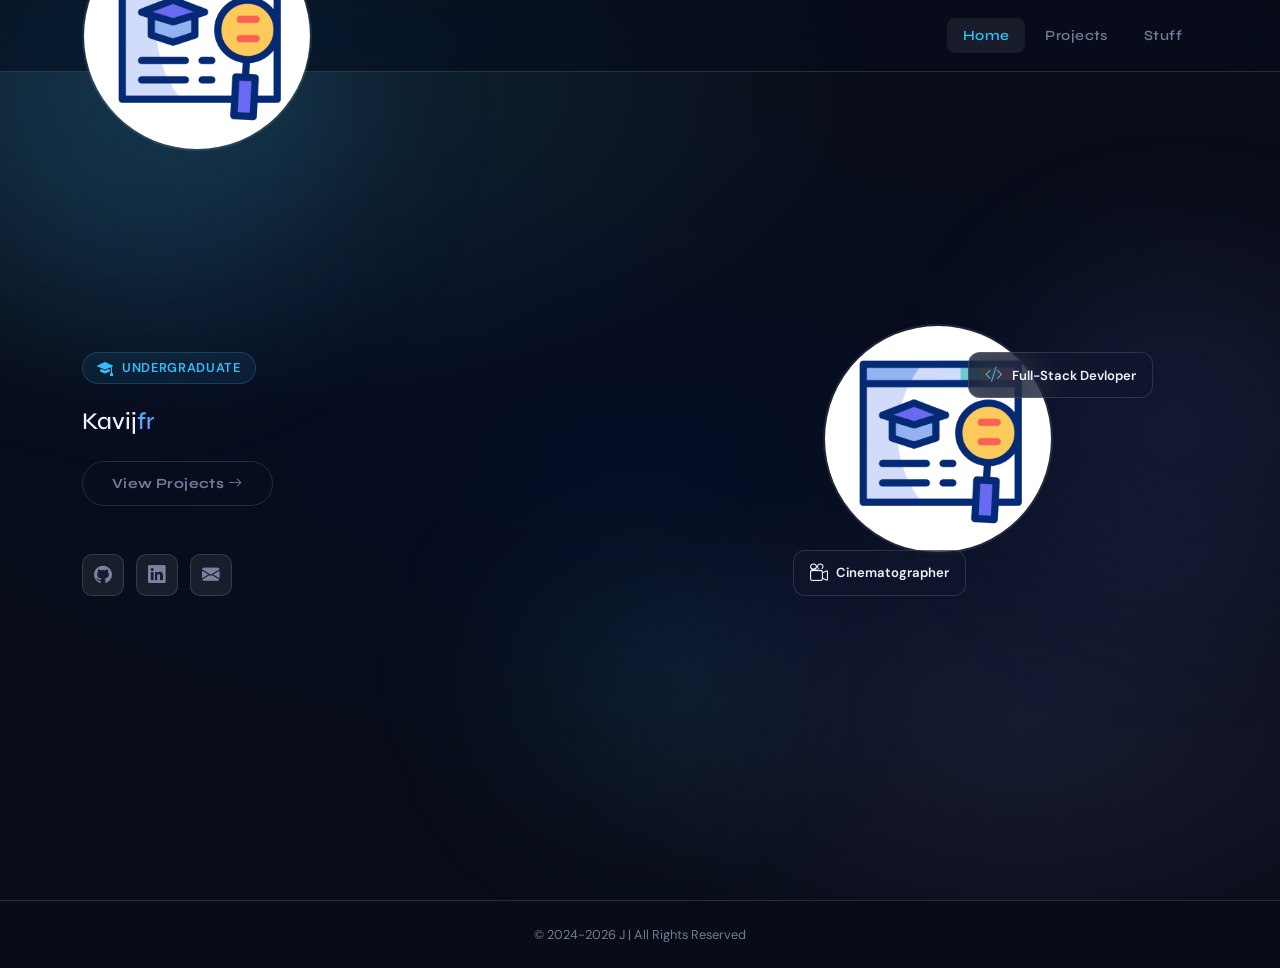
==== commit 0b6a811d: "Update index.html" ====
--- a/index.html
+++ b/index.html
@@ -37,7 +37,11 @@
   <!-- NAV -->
   <nav class="navbar navbar-expand-lg glass-nav fixed-top">
     <div class="container">
-      <a class="navbar-brand brand-logo" href="index.html">J</a>
+      <a class="navbar-brand brand-logo" href="index.html">
+        <div class="gif-circle">
+                <img src="dp.gif" alt="Portfolio GIF">
+              </div>
+      </a>
       <button class="navbar-toggler glass-toggler" type="button" data-bs-toggle="collapse" data-bs-target="#navMenu">
         <i class="bi bi-grid-3x3-gap-fill text-white"></i>
       </button>
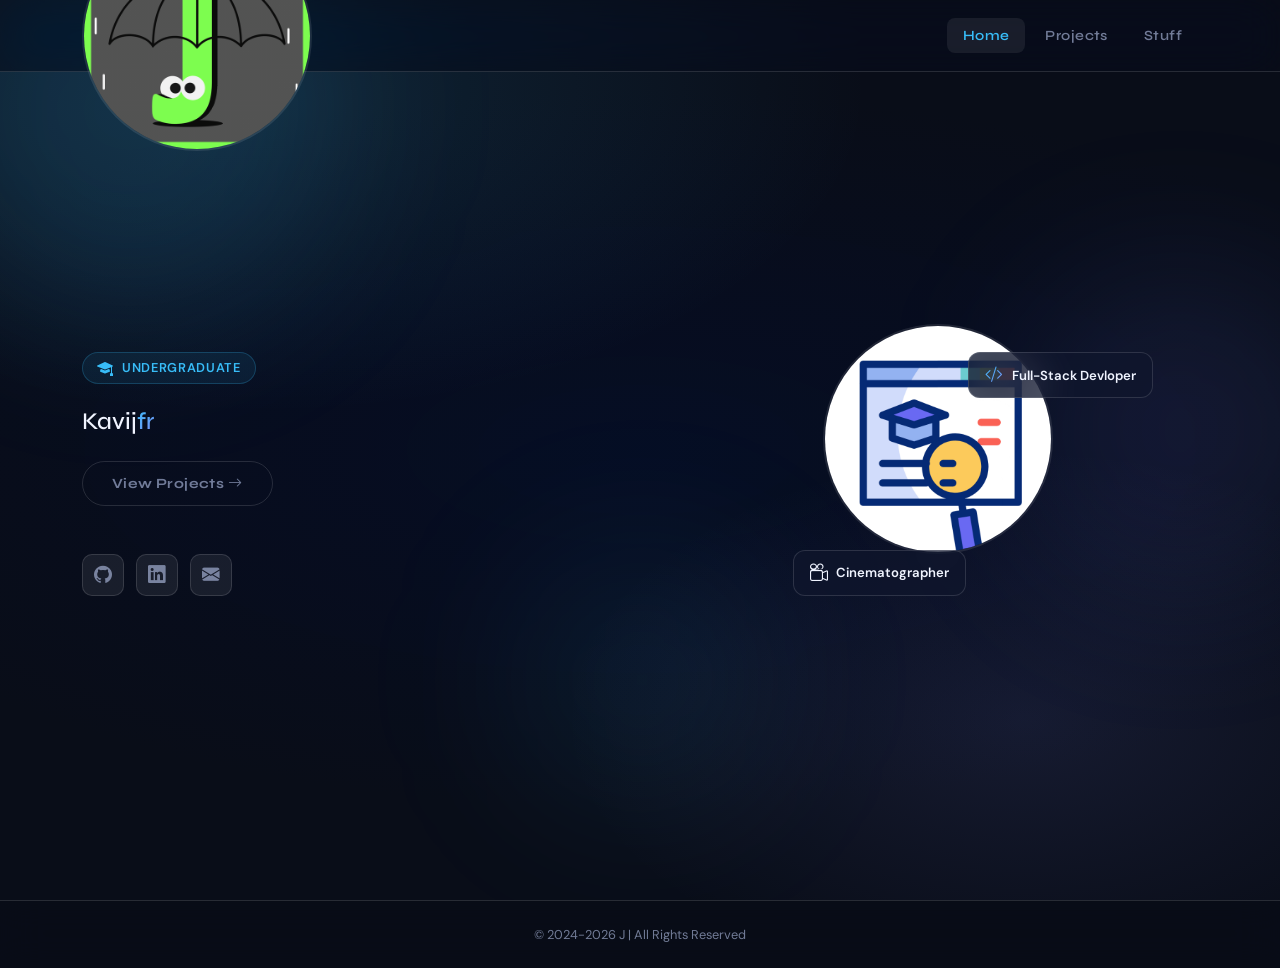
==== commit 6c35e942: "Update index.html" ====
--- a/index.html
+++ b/index.html
@@ -39,7 +39,7 @@
     <div class="container">
       <a class="navbar-brand brand-logo" href="index.html">
         <div class="gif-circle">
-                <img src="dp.gif" alt="Portfolio GIF">
+                <img src="icon.gif" alt="Portfolio GIF">
               </div>
       </a>
       <button class="navbar-toggler glass-toggler" type="button" data-bs-toggle="collapse" data-bs-target="#navMenu">
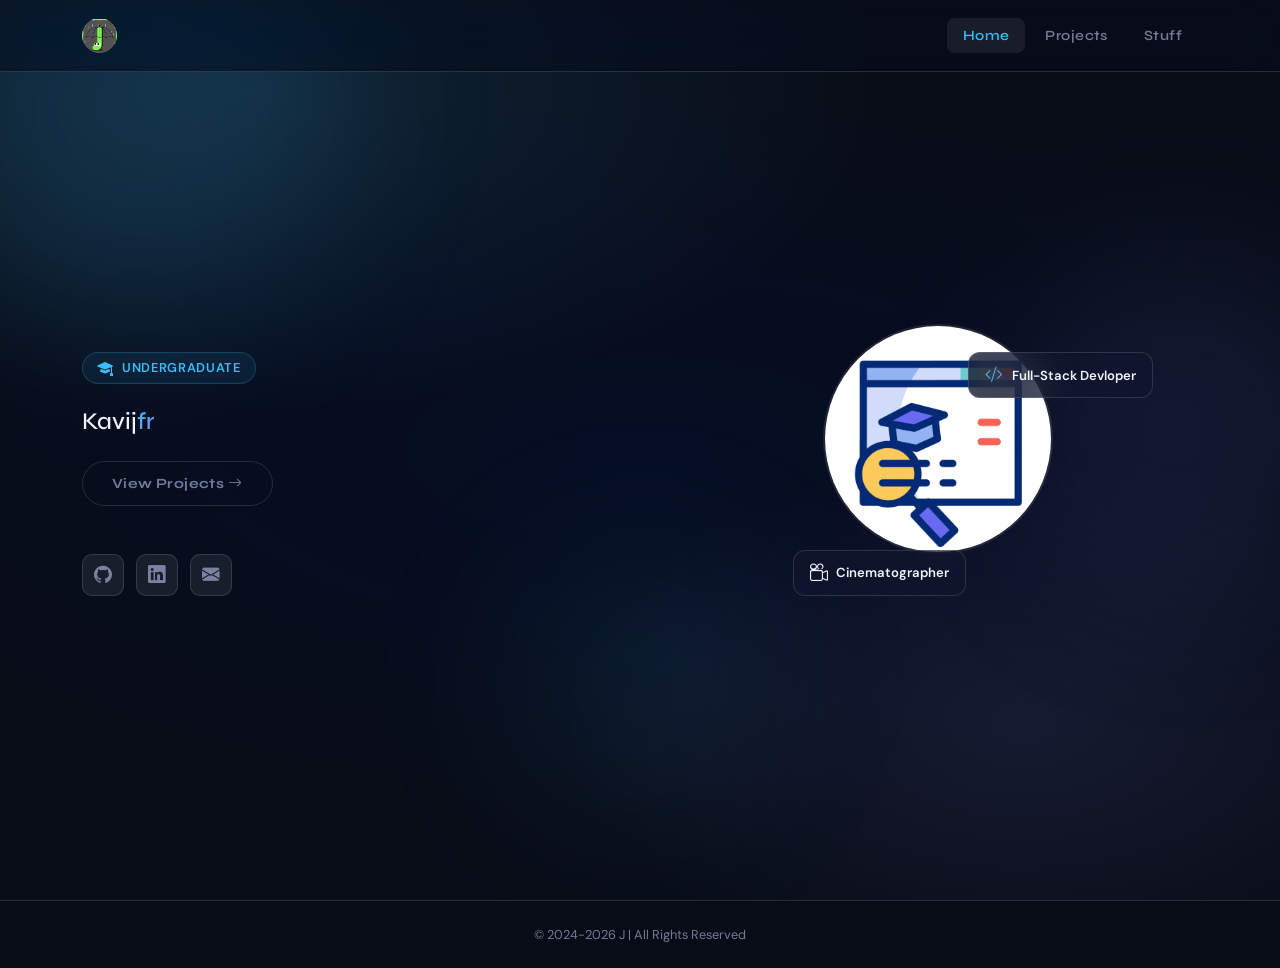
==== commit 144e77f7: "Update index.html" ====
--- a/index.html
+++ b/index.html
@@ -38,9 +38,9 @@
   <nav class="navbar navbar-expand-lg glass-nav fixed-top">
     <div class="container">
       <a class="navbar-brand brand-logo" href="index.html">
-        <div class="gif-circle">
+        <div class="gifbt">
                 <img src="icon.gif" alt="Portfolio GIF">
-              </div>
+        </div>
       </a>
       <button class="navbar-toggler glass-toggler" type="button" data-bs-toggle="collapse" data-bs-target="#navMenu">
         <i class="bi bi-grid-3x3-gap-fill text-white"></i>
--- a/style.css
+++ b/style.css
@@ -65,6 +65,19 @@
 @keyframes orbFloat {
   0%,100% { transform: translateY(0) scale(1); }
   50% { transform: translateY(-30px) scale(1.05); }
+}
+
+.gifbt {
+  width: 35px;
+  height: 35px;
+  border-radius: 50%;
+  overflow: hidden;
+}
+
+.gifbt img {
+  width: 100%;
+  height: 100%;
+  object-fit: cover;
 }
 
 /* ── NAV ── */
